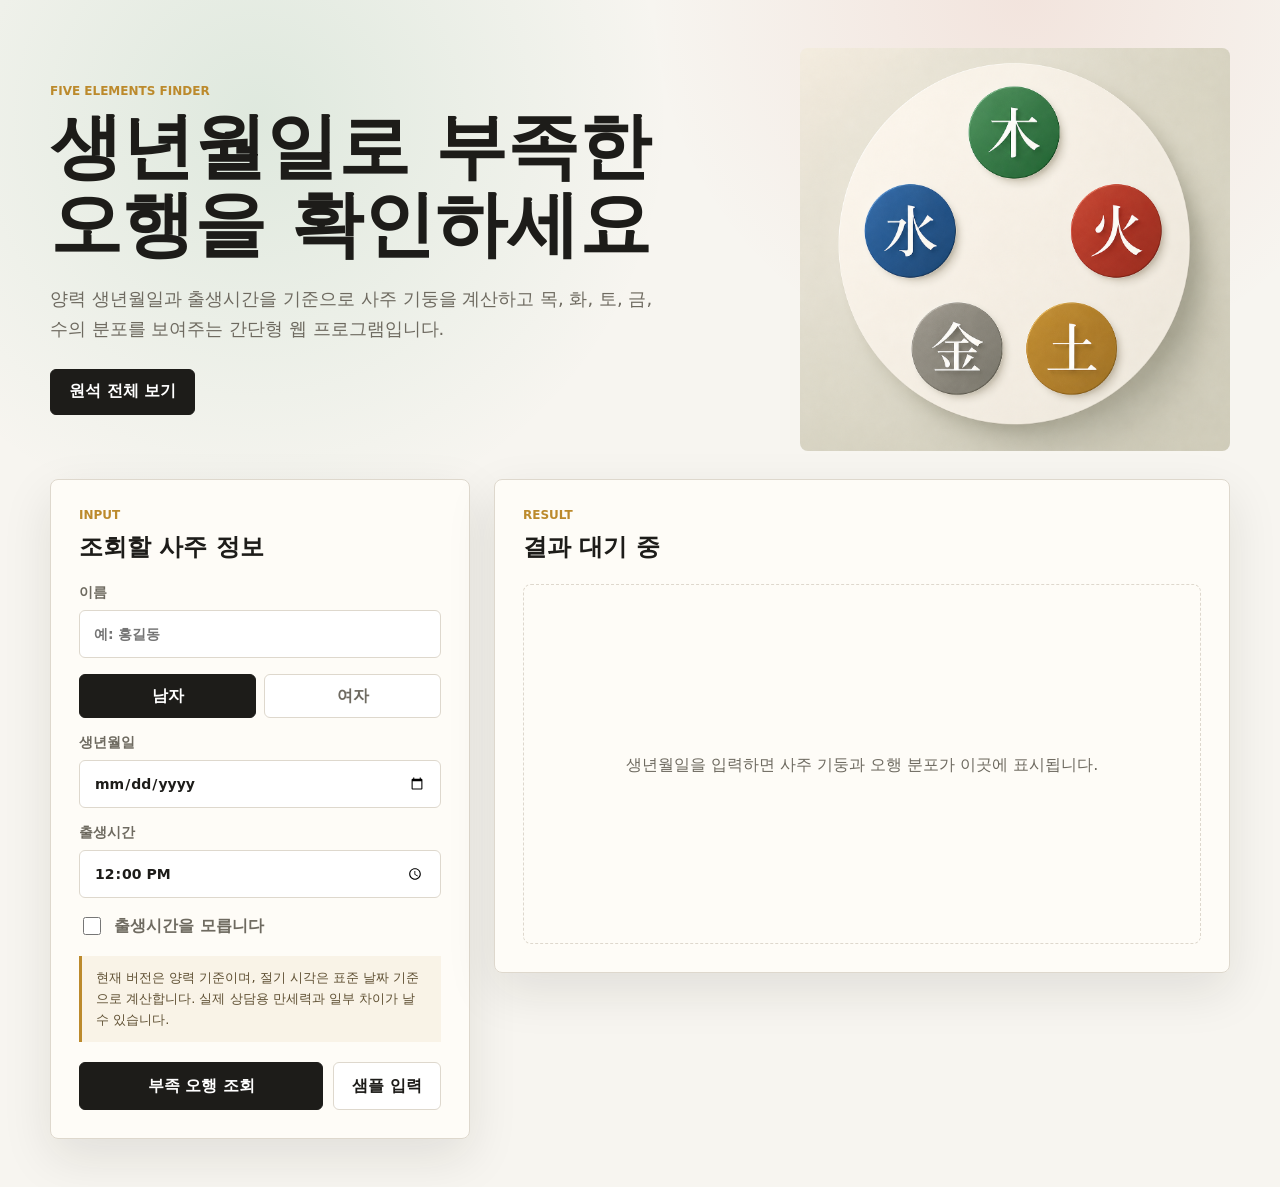
==== saju-five-elements/index.html @ 8532c233 "Refine stone visuals and typography" ====
﻿<!doctype html>
<html lang="ko">
  <head>
    <meta charset="utf-8">
    <meta name="viewport" content="width=device-width, initial-scale=1">
    <title>오행 사주 계산기</title>
    <link rel="stylesheet" href="./styles.css">
  </head>
  <body>
    <main class="app-shell">
      <section class="intro">
        <div class="intro-copy">
          <p class="eyebrow">Five Elements Finder</p>
          <h1>생년월일로 부족한 오행을 확인하세요</h1>
          <p class="lede">
            양력 생년월일과 출생시간을 기준으로 사주 기둥을 계산하고 목, 화, 토, 금, 수의 분포를 보여주는 간단형 웹 프로그램입니다.
          </p>
          <div class="intro-actions">
            <a class="primary-link" href="./stones.html">원석 전체 보기</a>
          </div>
        </div>
        <div class="element-wheel" aria-hidden="true">
          <img class="element-wheel-image" src="./assets/sajumain.png" alt="">
        </div>
      </section>

      <section class="workspace">
        <form class="panel input-panel" id="saju-form">
          <div class="panel-head">
            <p class="eyebrow">Input</p>
            <h2>조회할 사주 정보</h2>
          </div>

          <label class="field">
            <span>이름</span>
            <input id="name" type="text" placeholder="예: 홍길동" autocomplete="name">
          </label>

          <div class="segmented" role="radiogroup" aria-label="성별">
            <label>
              <input type="radio" name="gender" value="male" checked>
              <span>남자</span>
            </label>
            <label>
              <input type="radio" name="gender" value="female">
              <span>여자</span>
            </label>
          </div>

          <label class="field">
            <span>생년월일</span>
            <input id="birth-date" type="date" required>
          </label>

          <label class="field">
            <span>출생시간</span>
            <input id="birth-time" type="time" value="12:00">
          </label>

          <label class="check-field">
            <input id="unknown-time" type="checkbox">
            <span>출생시간을 모릅니다</span>
          </label>

          <div class="notice">
            현재 버전은 양력 기준이며, 절기 시각은 표준 날짜 기준으로 계산합니다. 실제 상담용 만세력과 일부 차이가 날 수 있습니다.
          </div>

          <div class="actions">
            <button class="primary-button" type="submit">부족 오행 조회</button>
            <button class="ghost-button" type="button" id="sample-button">샘플 입력</button>
          </div>
        </form>

        <section class="panel result-panel" aria-live="polite">
          <div class="panel-head">
            <p class="eyebrow">Result</p>
            <h2 id="result-title">결과 대기 중</h2>
          </div>

          <div class="empty-state" id="empty-state">
            생년월일을 입력하면 사주 기둥과 오행 분포가 이곳에 표시됩니다.
          </div>

          <div class="result-content hidden" id="result-content">
            <div class="pillars" id="pillars"></div>

            <div class="summary">
              <h3>오행 분포</h3>
              <div class="bars" id="element-bars"></div>
            </div>

            <div class="recommendation">
              <p class="label">부족 오행</p>
              <h3 id="deficient-title"></h3>
              <p id="deficient-copy"></p>
            </div>

            <section class="stone-section">
              <div class="reading-head">
                <p class="label">천연석 추천</p>
                <h3>부족한 기운을 보완하는 추천석</h3>
              </div>
              <div class="stone-grid" id="stone-cards"></div>
            </section>

            <section class="luck-section">
              <div class="reading-head">
                <p class="label">운세 요약</p>
                <h3>재물운 · 사업운 · 연애운 · 종합운</h3>
              </div>
              <div class="luck-grid" id="luck-cards"></div>
            </section>

            <section class="luck-section current-year-section">
              <div class="reading-head">
                <p class="label">올해 운세</p>
                <h3 id="current-year-title">현재 년도 운세</h3>
              </div>
              <div class="luck-grid" id="current-year-luck-cards"></div>
            </section>

            <article class="detailed-reading">
              <div class="reading-head">
                <p class="label">사주 상세 해설</p>
                <h3>입력한 생년월일 기준 해석</h3>
              </div>
              <div class="reading-body" id="detailed-reading"></div>
            </article>
          </div>
        </section>
      </section>
    </main>

    <script src="./app.js"></script>
  </body>
</html>
---- saju-five-elements/styles.css ----
﻿:root {
  --bg: #f7f5f0;
  --ink: #1d1c19;
  --muted: #6e6a60;
  --line: #ded8cd;
  --panel: #fffdf8;
  --wood: #2f8f5b;
  --fire: #c94f3a;
  --earth: #bc8a2c;
  --metal: #9b9a92;
  --water: #2f5d93;
  --shadow: 0 18px 50px rgba(31, 26, 18, 0.1);
}

* {
  box-sizing: border-box;
}

body {
  margin: 0;
  min-height: 100vh;
  background:
    radial-gradient(circle at 20% 10%, rgba(47, 143, 91, 0.12), transparent 28%),
    radial-gradient(circle at 80% 0%, rgba(201, 79, 58, 0.1), transparent 24%),
    var(--bg);
  color: var(--ink);
  font-family: "SUIT", "Pretendard Variable", Pretendard, "Noto Sans KR", "Apple SD Gothic Neo", "Malgun Gothic", system-ui, -apple-system, BlinkMacSystemFont, sans-serif;
  font-weight: 400;
  -webkit-font-smoothing: antialiased;
  text-rendering: optimizeLegibility;
}

button,
input {
  font: inherit;
}

.app-shell {
  width: min(1180px, calc(100% - 32px));
  margin: 0 auto;
  padding: 48px 0;
}

.intro {
  display: grid;
  grid-template-columns: minmax(0, 1fr) 430px;
  gap: 40px;
  align-items: center;
  margin-bottom: 28px;
}

.eyebrow {
  margin: 0 0 10px;
  color: var(--earth);
  font-size: 12px;
  font-weight: 700;
  letter-spacing: 0;
  text-transform: uppercase;
}

h1,
h2,
h3,
p {
  word-break: keep-all;
}

h1 {
  margin: 0;
  max-width: 720px;
  font-size: clamp(38px, 6vw, 72px);
  font-weight: 700;
  line-height: 1.08;
  letter-spacing: 0;
}

.lede {
  max-width: 640px;
  margin: 20px 0 0;
  color: var(--muted);
  font-size: 18px;
  line-height: 1.7;
}


.intro-actions {
  display: flex;
  flex-wrap: wrap;
  gap: 10px;
  margin-top: 24px;
}

.primary-link,
.ghost-link {
  display: inline-flex;
  align-items: center;
  justify-content: center;
  min-height: 46px;
  border-radius: 6px;
  padding: 0 18px;
  font-weight: 800;
  text-decoration: none;
}

.primary-link {
  border: 1px solid var(--ink);
  background: var(--ink);
  color: #fff;
}

.ghost-link {
  border: 1px solid var(--line);
  background: #fff;
  color: var(--ink);
}

.stones-hero {
  display: flex;
  align-items: flex-end;
  justify-content: space-between;
  gap: 24px;
  margin-bottom: 28px;
}

.stones-gallery {
  display: grid;
  grid-template-columns: repeat(3, minmax(0, 1fr));
  gap: 18px;
}

.gallery-card {
  overflow: hidden;
  border: 1px solid var(--line);
  border-radius: 8px;
  background: #fffdf8;
  box-shadow: var(--shadow);
}

.gallery-card img {
  display: block;
  width: 100%;
  aspect-ratio: 16 / 9;
  object-fit: cover;
  background: #f2ede4;
}

.gallery-card div {
  padding: 20px;
}

.gallery-card span {
  display: inline-grid;
  place-items: center;
  width: 42px;
  aspect-ratio: 1;
  border-radius: 50%;
  color: #fff;
  font-weight: 800;
  margin-bottom: 12px;
}

.gallery-card.wood span {
  background: var(--wood);
}

.gallery-card.fire span {
  background: var(--fire);
}

.gallery-card.earth span {
  background: var(--earth);
}

.gallery-card.metal span {
  background: var(--metal);
}

.gallery-card.water span {
  background: var(--water);
}

.gallery-card h2 {
  margin: 0 0 8px;
  font-size: 21px;
}

.gallery-card p {
  margin: 0;
  color: var(--muted);
  line-height: 1.7;
}
.element-wheel {
  justify-self: end;
  width: min(430px, 100%);
}

.element-wheel-image {
  display: block;
  width: 100%;
  height: auto;
  border-radius: 8px;
}
.workspace {
  display: grid;
  grid-template-columns: 420px minmax(0, 1fr);
  gap: 24px;
  align-items: start;
}

.panel {
  border: 1px solid var(--line);
  border-radius: 8px;
  background: rgba(255, 253, 248, 0.92);
  box-shadow: var(--shadow);
}

.input-panel,
.result-panel {
  padding: 28px;
}

.panel-head {
  margin-bottom: 22px;
}

.panel-head h2 {
  margin: 0;
  font-size: 24px;
  line-height: 1.25;
}

.field {
  display: grid;
  gap: 8px;
  margin-bottom: 16px;
  color: var(--muted);
  font-size: 14px;
  font-weight: 700;
}

.field input {
  width: 100%;
  min-height: 48px;
  border: 1px solid var(--line);
  border-radius: 6px;
  background: #fff;
  color: var(--ink);
  padding: 0 14px;
  outline: none;
}

.field input:focus {
  border-color: var(--earth);
  box-shadow: 0 0 0 3px rgba(188, 138, 44, 0.16);
}

.segmented {
  display: grid;
  grid-template-columns: 1fr 1fr;
  gap: 8px;
  margin-bottom: 16px;
}

.segmented label {
  position: relative;
}

.segmented input {
  position: absolute;
  opacity: 0;
  pointer-events: none;
}

.segmented span {
  display: grid;
  place-items: center;
  min-height: 44px;
  border: 1px solid var(--line);
  border-radius: 6px;
  background: #fff;
  color: var(--muted);
  font-weight: 800;
}

.segmented input:checked + span {
  border-color: var(--ink);
  background: var(--ink);
  color: #fff;
}

.check-field {
  display: flex;
  align-items: center;
  gap: 10px;
  margin: 2px 0 18px;
  color: var(--muted);
  font-weight: 700;
}

.check-field input {
  width: 18px;
  height: 18px;
  accent-color: var(--ink);
}

.notice {
  border-left: 3px solid var(--earth);
  background: rgba(188, 138, 44, 0.08);
  color: #5f5033;
  padding: 12px 14px;
  font-size: 13px;
  line-height: 1.6;
}

.actions {
  display: grid;
  grid-template-columns: 1fr auto;
  gap: 10px;
  margin-top: 20px;
}

.primary-button,
.ghost-button {
  min-height: 48px;
  border-radius: 6px;
  padding: 0 18px;
  font-weight: 800;
  cursor: pointer;
}

.primary-button {
  border: 1px solid var(--ink);
  background: var(--ink);
  color: #fff;
}

.ghost-button {
  border: 1px solid var(--line);
  background: #fff;
  color: var(--ink);
}

.empty-state {
  display: grid;
  place-items: center;
  min-height: 360px;
  border: 1px dashed var(--line);
  border-radius: 8px;
  color: var(--muted);
  text-align: center;
  padding: 24px;
  line-height: 1.7;
}

.hidden {
  display: none;
}

.pillars {
  display: grid;
  grid-template-columns: repeat(4, 1fr);
  gap: 12px;
  margin-bottom: 26px;
}

.pillar-card {
  display: grid;
  grid-template-rows: auto 48px 28px auto;
  align-content: start;
  min-height: 168px;
  border: 1px solid var(--line);
  border-radius: 8px;
  background: #fff;
  padding: 16px;
}

.pillar-card.muted {
  opacity: 0.56;
}

.pillar-label {
  margin: 0 0 14px;
  color: var(--muted);
  font-size: 13px;
  font-weight: 800;
}

.pillar-main {
  display: flex;
  align-items: baseline;
  gap: 8px;
  min-height: 48px;
  margin-bottom: 0;
}

.pillar-main strong {
  font-size: 38px;
  line-height: 1;
}

.pillar-main span {
  color: var(--muted);
  font-size: 13px;
  font-weight: 700;
}


.pillar-meta {
  min-height: 28px;
  color: var(--muted);
  font-size: 14px;
  line-height: 1.45;
}
.element-tags {
  display: flex;
  flex-wrap: wrap;
  align-content: start;
  gap: 6px;
  min-height: 62px;
  margin-top: 10px;
}

.tag,
.deficient-chip {
  display: inline-flex;
  align-items: center;
  min-height: 28px;
  border-radius: 999px;
  color: #fff;
  padding: 0 10px;
  font-size: 12px;
  font-weight: 800;
}

.tag.wood,
.deficient-chip.wood,
.fill.wood {
  background: var(--wood);
}

.tag.fire,
.deficient-chip.fire,
.fill.fire {
  background: var(--fire);
}

.tag.earth,
.deficient-chip.earth,
.fill.earth {
  background: var(--earth);
}

.tag.metal,
.deficient-chip.metal,
.fill.metal {
  background: var(--metal);
}

.tag.water,
.deficient-chip.water,
.fill.water {
  background: var(--water);
}

.summary h3,
.recommendation h3 {
  margin: 0 0 14px;
  font-size: 20px;
}

.bars {
  display: grid;
  gap: 12px;
}

.bar-row {
  display: grid;
  grid-template-columns: 64px minmax(0, 1fr) 42px;
  gap: 12px;
  align-items: center;
}

.bar-name {
  color: var(--muted);
  font-weight: 800;
}

.track {
  height: 14px;
  overflow: hidden;
  border-radius: 999px;
  background: #ebe5db;
}

.fill {
  height: 100%;
  min-width: 4px;
  border-radius: inherit;
  transition: width 0.24s ease;
}

.bar-score {
  color: var(--muted);
  font-weight: 800;
  text-align: right;
}

.recommendation {
  margin-top: 26px;
  border: 1px solid var(--line);
  border-radius: 8px;
  background: #fff;
  padding: 20px;
}

.recommendation .label {
  margin: 0 0 8px;
  color: var(--earth);
  font-size: 13px;
  font-weight: 800;
}

#deficient-copy {
  margin: 0;
  color: var(--muted);
  line-height: 1.7;
}




.stone-section {
  margin-top: 26px;
  border: 1px solid var(--line);
  border-radius: 8px;
  background: #fff;
  padding: 22px;
}

.stone-grid {
  display: grid;
  gap: 14px;
}

.stone-card {
  border: 1px solid var(--line);
  border-radius: 8px;
  background: #fffdf8;
  padding: 18px;
}


.stone-photo {
  display: block;
  width: 100%;
  aspect-ratio: 16 / 9;
  object-fit: cover;
  border: 1px solid var(--line);
  border-radius: 8px;
  margin-bottom: 16px;
  background: #f2ede4;
}

.stone-photo-link {
  position: relative;
  display: block;
  color: inherit;
  text-decoration: none;
}

.stone-photo-link span {
  position: absolute;
  right: 10px;
  bottom: 26px;
  display: inline-flex;
  align-items: center;
  min-height: 28px;
  border-radius: 999px;
  background: rgba(29, 28, 25, 0.78);
  color: #fff;
  padding: 0 10px;
  font-size: 12px;
  font-weight: 800;
}

.stone-photo-link:focus-visible {
  outline: 3px solid rgba(188, 138, 44, 0.35);
  outline-offset: 3px;
  border-radius: 8px;
}
.stone-card-head {
  display: grid;
  grid-template-columns: 56px minmax(0, 1fr);
  gap: 14px;
  align-items: center;
  margin-bottom: 16px;
}

.stone-symbol {
  display: grid;
  place-items: center;
  width: 56px;
  aspect-ratio: 1;
  border-radius: 50%;
  color: #fff;
  font-size: 24px;
  font-weight: 800;
}

.stone-card.wood .stone-symbol {
  background: var(--wood);
}

.stone-card.fire .stone-symbol {
  background: var(--fire);
}

.stone-card.earth .stone-symbol {
  background: var(--earth);
}

.stone-card.metal .stone-symbol {
  background: var(--metal);
}

.stone-card.water .stone-symbol {
  background: var(--water);
}

.stone-card h4 {
  margin: 0 0 6px;
  font-size: 18px;
  line-height: 1.3;
}

.stone-card-head p,
.stone-item p {
  margin: 0;
  color: #625c52;
  font-size: 14px;
  line-height: 1.65;
}

.stone-list {
  display: grid;
  grid-template-columns: repeat(3, minmax(0, 1fr));
  gap: 10px;
  list-style: none;
  margin: 0;
  padding: 0;
}

.stone-item {
  display: grid;
  grid-template-columns: 48px minmax(0, 1fr);
  gap: 12px;
  align-items: start;
  min-height: 128px;
  border: 1px solid var(--line);
  border-radius: 8px;
  background: #fff;
  padding: 12px;
}

.stone-thumb {
  display: block;
  width: 48px;
  aspect-ratio: 1;
  object-fit: cover;
  border: 1px solid rgba(29, 28, 25, 0.14);
  border-radius: 50%;
  background: #f2ede4;
  box-shadow: 0 5px 14px rgba(29, 28, 25, 0.14);
}

.stone-item strong {
  display: block;
  margin-bottom: 5px;
  color: var(--ink);
  font-size: 14px;
  line-height: 1.35;
}

.stone-tip {
  margin-top: 12px;
  border-left: 3px solid var(--earth);
  background: rgba(188, 138, 44, 0.08);
  color: #5f5033;
  padding: 10px 12px;
  font-size: 13px;
  line-height: 1.65;
}

.luck-section {
  margin-top: 26px;
  border: 1px solid var(--line);
  border-radius: 8px;
  background: #fff;
  padding: 22px;
}

.luck-grid {
  display: grid;
  grid-template-columns: repeat(2, minmax(0, 1fr));
  gap: 12px;
}

.luck-card {
  min-height: 190px;
  border: 1px solid var(--line);
  border-radius: 8px;
  background: #fffdf8;
  padding: 18px;
}

.luck-card-head {
  display: flex;
  align-items: center;
  justify-content: space-between;
  gap: 12px;
  margin-bottom: 12px;
}

.luck-card h4 {
  margin: 0;
  font-size: 18px;
  line-height: 1.3;
}

.luck-badge {
  display: inline-flex;
  align-items: center;
  min-height: 28px;
  border-radius: 999px;
  background: var(--ink);
  color: #fff;
  padding: 0 10px;
  font-size: 12px;
  font-weight: 800;
  white-space: nowrap;
}

.luck-card p {
  margin: 0;
  color: #5c564d;
  font-size: 14px;
  line-height: 1.75;
}

.luck-card strong {
  color: var(--ink);
  font-weight: 800;
}

.detailed-reading {
  margin-top: 26px;
  border: 1px solid var(--line);
  border-radius: 8px;
  background: #fff;
  padding: 22px;
}

.reading-head {
  margin-bottom: 16px;
}

.reading-head h3 {
  margin: 0;
  font-size: 20px;
}

.reading-body {
  display: grid;
  gap: 14px;
}

.reading-body p {
  margin: 0;
  color: #4f4a42;
  font-size: 15px;
  line-height: 1.85;
}

.reading-body strong {
  color: var(--ink);
  font-weight: 800;
}

@media (max-width: 900px) {
  .app-shell {
    width: min(100% - 24px, 680px);
    padding: 28px 0;
  }

  .intro,
  .workspace {
    grid-template-columns: 1fr;
  }

  .stones-hero {
    align-items: flex-start;
    flex-direction: column;
  }

  .element-wheel {
    justify-self: center;
  }

  .stones-gallery,
  .stone-list,
  .luck-grid,
  .pillars {
    grid-template-columns: repeat(2, 1fr);
  }
}

@media (max-width: 520px) {
  .input-panel,
  .result-panel {
    padding: 20px;
  }

  .actions {
    grid-template-columns: 1fr;
  }

  .stones-gallery,
  .stone-list,
  .luck-grid,
  .pillars {
    grid-template-columns: 1fr;
  }

  .bar-row {
    grid-template-columns: 52px minmax(0, 1fr) 34px;
  }
}
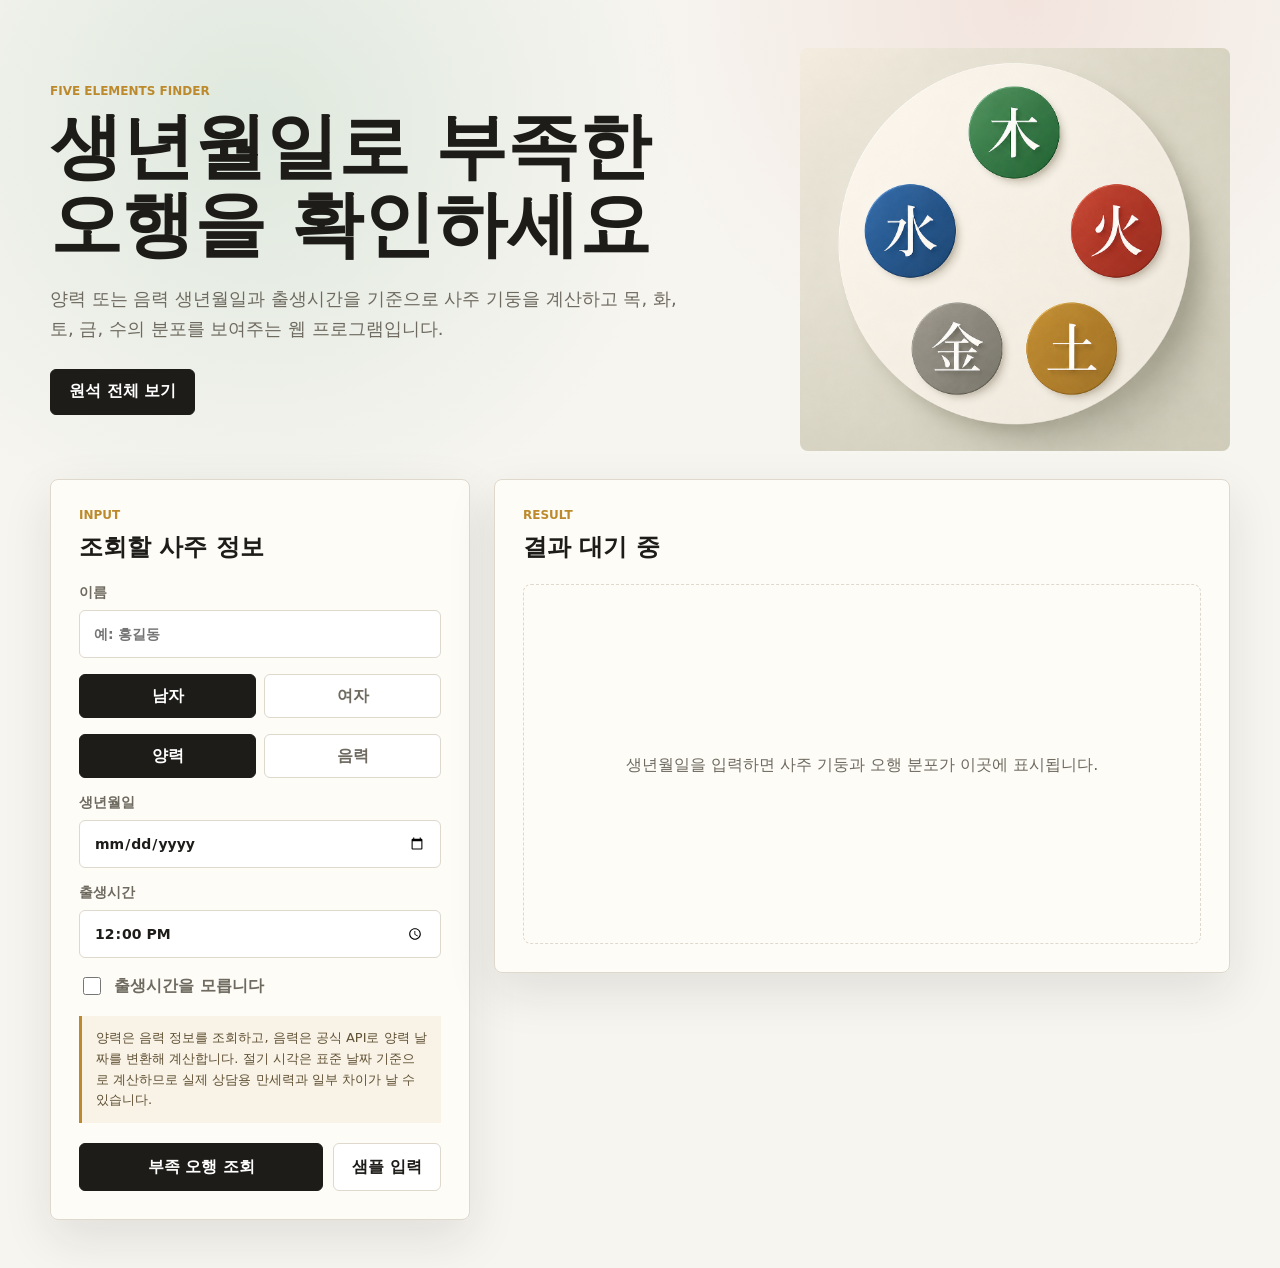
==== commit 2737ef5f: "Add solar and lunar date input" ====
--- a/saju-five-elements/index.html
+++ b/saju-five-elements/index.html
@@ -13,7 +13,7 @@
           <p class="eyebrow">Five Elements Finder</p>
           <h1>생년월일로 부족한 오행을 확인하세요</h1>
           <p class="lede">
-            양력 생년월일과 출생시간을 기준으로 사주 기둥을 계산하고 목, 화, 토, 금, 수의 분포를 보여주는 간단형 웹 프로그램입니다.
+            양력 또는 음력 생년월일과 출생시간을 기준으로 사주 기둥을 계산하고 목, 화, 토, 금, 수의 분포를 보여주는 웹 프로그램입니다.
           </p>
           <div class="intro-actions">
             <a class="primary-link" href="./stones.html">원석 전체 보기</a>
@@ -47,9 +47,25 @@
             </label>
           </div>
 
+          <div class="segmented" role="radiogroup" aria-label="달력 선택">
+            <label>
+              <input type="radio" name="calendar-type" value="solar" checked>
+              <span>양력</span>
+            </label>
+            <label>
+              <input type="radio" name="calendar-type" value="lunar">
+              <span>음력</span>
+            </label>
+          </div>
+
           <label class="field">
             <span>생년월일</span>
             <input id="birth-date" type="date" required>
+          </label>
+
+          <label class="check-field hidden" id="lunar-leap-row">
+            <input id="lunar-leap" type="checkbox">
+            <span>음력 윤달입니다</span>
           </label>
 
           <label class="field">
@@ -63,7 +79,7 @@
           </label>
 
           <div class="notice">
-            현재 버전은 양력 기준이며, 절기 시각은 표준 날짜 기준으로 계산합니다. 실제 상담용 만세력과 일부 차이가 날 수 있습니다.
+            양력은 음력 정보를 조회하고, 음력은 공식 API로 양력 날짜를 변환해 계산합니다. 절기 시각은 표준 날짜 기준으로 계산하므로 실제 상담용 만세력과 일부 차이가 날 수 있습니다.
           </div>
 
           <div class="actions">
@@ -85,6 +101,14 @@
           <div class="result-content hidden" id="result-content">
             <div class="pillars" id="pillars"></div>
 
+            <section class="calendar-section" id="calendar-section">
+              <div class="reading-head">
+                <p class="label">공식 음양력 정보</p>
+                <h3>한국천문연구원 기준 날짜 보정</h3>
+              </div>
+              <div class="calendar-grid" id="calendar-grid"></div>
+              <p class="calendar-note" id="calendar-note"></p>
+            </section>
             <div class="summary">
               <h3>오행 분포</h3>
               <div class="bars" id="element-bars"></div>
@@ -120,6 +144,13 @@
               <div class="luck-grid" id="current-year-luck-cards"></div>
             </section>
 
+            <section class="advanced-report">
+              <div class="reading-head">
+                <p class="label">상세 만세력 리포트</p>
+                <h3>십성 · 12운성 · 대운 · 세운 · 월운</h3>
+              </div>
+              <div id="advanced-report"></div>
+            </section>
             <article class="detailed-reading">
               <div class="reading-head">
                 <p class="label">사주 상세 해설</p>
--- a/saju-five-elements/styles.css
+++ b/saju-five-elements/styles.css
@@ -136,15 +136,36 @@
   box-shadow: var(--shadow);
 }
 
-.gallery-card img {
+.gallery-media {
+  display: grid;
+  grid-template-columns: repeat(2, minmax(0, 1fr));
+  gap: 10px;
+  padding: 12px;
+  background: #f2ede4;
+}
+
+
+.stone-buy-link {
+  display: block;
+  color: inherit;
+  text-decoration: none;
+}
+
+.stone-buy-link:focus-visible {
+  outline: 3px solid rgba(188, 138, 44, 0.35);
+  outline-offset: 4px;
+  border-radius: 10px;
+}
+.gallery-media img {
   display: block;
   width: 100%;
-  aspect-ratio: 16 / 9;
+  aspect-ratio: 1;
   object-fit: cover;
-  background: #f2ede4;
-}
-
-.gallery-card div {
+  border-radius: 8px;
+  background: #fffdf8;
+}
+
+.gallery-card > div:not(.gallery-media) {
   padding: 20px;
 }
 
@@ -505,6 +526,50 @@
   text-align: right;
 }
 
+
+.calendar-section {
+  margin-top: 26px;
+  border: 1px solid var(--line);
+  border-radius: 8px;
+  background: #fff;
+  padding: 22px;
+}
+
+.calendar-grid {
+  display: grid;
+  grid-template-columns: repeat(4, minmax(0, 1fr));
+  gap: 10px;
+}
+
+.calendar-item {
+  min-height: 88px;
+  border: 1px solid var(--line);
+  border-radius: 8px;
+  background: #fffdf8;
+  padding: 14px;
+}
+
+.calendar-item span {
+  display: block;
+  margin-bottom: 8px;
+  color: var(--muted);
+  font-size: 12px;
+  font-weight: 800;
+}
+
+.calendar-item strong {
+  color: var(--ink);
+  font-size: 17px;
+  line-height: 1.35;
+}
+
+.calendar-note {
+  margin: 12px 0 0;
+  color: var(--muted);
+  font-size: 13px;
+  line-height: 1.65;
+}
+
 .recommendation {
   margin-top: 26px;
   border: 1px solid var(--line);
@@ -561,33 +626,6 @@
   background: #f2ede4;
 }
 
-.stone-photo-link {
-  position: relative;
-  display: block;
-  color: inherit;
-  text-decoration: none;
-}
-
-.stone-photo-link span {
-  position: absolute;
-  right: 10px;
-  bottom: 26px;
-  display: inline-flex;
-  align-items: center;
-  min-height: 28px;
-  border-radius: 999px;
-  background: rgba(29, 28, 25, 0.78);
-  color: #fff;
-  padding: 0 10px;
-  font-size: 12px;
-  font-weight: 800;
-}
-
-.stone-photo-link:focus-visible {
-  outline: 3px solid rgba(188, 138, 44, 0.35);
-  outline-offset: 3px;
-  border-radius: 8px;
-}
 .stone-card-head {
   display: grid;
   grid-template-columns: 56px minmax(0, 1fr);
@@ -652,32 +690,51 @@
 
 .stone-item {
   display: grid;
-  grid-template-columns: 48px minmax(0, 1fr);
-  gap: 12px;
+  grid-template-columns: 1fr;
+  gap: 14px;
+  align-content: start;
+  min-height: 214px;
+  border: 1px solid var(--line);
+  border-radius: 8px;
+  background: #fff;
+  padding: 14px;
+}
+
+.stone-media-pair {
+  display: grid;
+  grid-template-columns: repeat(2, 64px);
+  gap: 10px;
   align-items: start;
-  min-height: 128px;
-  border: 1px solid var(--line);
-  border-radius: 8px;
-  background: #fff;
-  padding: 12px;
-}
-
-.stone-thumb {
+}
+
+.stone-thumb,
+.bracelet-thumb {
   display: block;
-  width: 48px;
+  width: 64px;
   aspect-ratio: 1;
   object-fit: cover;
   border: 1px solid rgba(29, 28, 25, 0.14);
+  background: #f2ede4;
+  box-shadow: 0 7px 16px rgba(29, 28, 25, 0.13);
+}
+
+.stone-thumb {
   border-radius: 50%;
-  background: #f2ede4;
-  box-shadow: 0 5px 14px rgba(29, 28, 25, 0.14);
+}
+
+.bracelet-thumb {
+  border-radius: 8px;
+}
+
+.stone-copy {
+  display: grid;
+  gap: 7px;
 }
 
 .stone-item strong {
   display: block;
-  margin-bottom: 5px;
   color: var(--ink);
-  font-size: 14px;
+  font-size: 15px;
   line-height: 1.35;
 }
 
@@ -786,6 +843,115 @@
   font-weight: 800;
 }
 
+.advanced-report {
+  margin-top: 26px;
+  border: 1px solid var(--line);
+  border-radius: 8px;
+  background: #fff;
+  padding: 22px;
+}
+
+.report-note {
+  margin-bottom: 16px;
+  border-left: 3px solid var(--wood);
+  background: #f7fbf4;
+  color: #4f5a45;
+  padding: 12px 14px;
+  font-size: 14px;
+  line-height: 1.7;
+}
+
+.report-table-block {
+  margin-top: 18px;
+}
+
+.report-table-block h4 {
+  margin: 0 0 10px;
+  color: var(--ink);
+  font-size: 17px;
+  line-height: 1.35;
+}
+
+.report-table-wrap {
+  overflow-x: auto;
+  border: 1px solid var(--line);
+  border-radius: 8px;
+  background: #fffdf8;
+}
+
+.report-table {
+  width: 100%;
+  min-width: 680px;
+  border-collapse: collapse;
+  font-size: 13px;
+  line-height: 1.55;
+}
+
+.report-table th,
+.report-table td {
+  border-bottom: 1px solid var(--line);
+  border-right: 1px solid var(--line);
+  padding: 10px 12px;
+  text-align: center;
+  vertical-align: middle;
+  white-space: nowrap;
+}
+
+.report-table th {
+  background: #f3eee4;
+  color: var(--ink);
+  font-weight: 800;
+}
+
+.report-table td:first-child,
+.report-table th:first-child {
+  font-weight: 800;
+}
+
+.report-table tr:last-child td {
+  border-bottom: 0;
+}
+
+.report-table td:last-child,
+.report-table th:last-child {
+  border-right: 0;
+}
+
+.report-stone-grid {
+  display: grid;
+  grid-template-columns: repeat(3, minmax(0, 1fr));
+  gap: 12px;
+}
+
+.report-stone-card {
+  display: grid;
+  gap: 8px;
+  border: 1px solid var(--line);
+  border-radius: 8px;
+  background: #fffdf8;
+  padding: 12px;
+  color: var(--ink);
+  text-decoration: none;
+}
+
+.report-stone-card img {
+  width: 100%;
+  aspect-ratio: 4 / 3;
+  border-radius: 6px;
+  object-fit: cover;
+  background: #f1eee7;
+}
+
+.report-stone-card strong {
+  font-size: 15px;
+  line-height: 1.3;
+}
+
+.report-stone-card span {
+  color: var(--muted);
+  font-size: 12px;
+  font-weight: 800;
+}
 @media (max-width: 900px) {
   .app-shell {
     width: min(100% - 24px, 680px);
@@ -808,7 +974,9 @@
 
   .stones-gallery,
   .stone-list,
+  .report-stone-grid,
   .luck-grid,
+  .calendar-grid,
   .pillars {
     grid-template-columns: repeat(2, 1fr);
   }
@@ -826,7 +994,9 @@
 
   .stones-gallery,
   .stone-list,
+  .report-stone-grid,
   .luck-grid,
+  .calendar-grid,
   .pillars {
     grid-template-columns: 1fr;
   }
@@ -834,4 +1004,4 @@
   .bar-row {
     grid-template-columns: 52px minmax(0, 1fr) 34px;
   }
-}+}
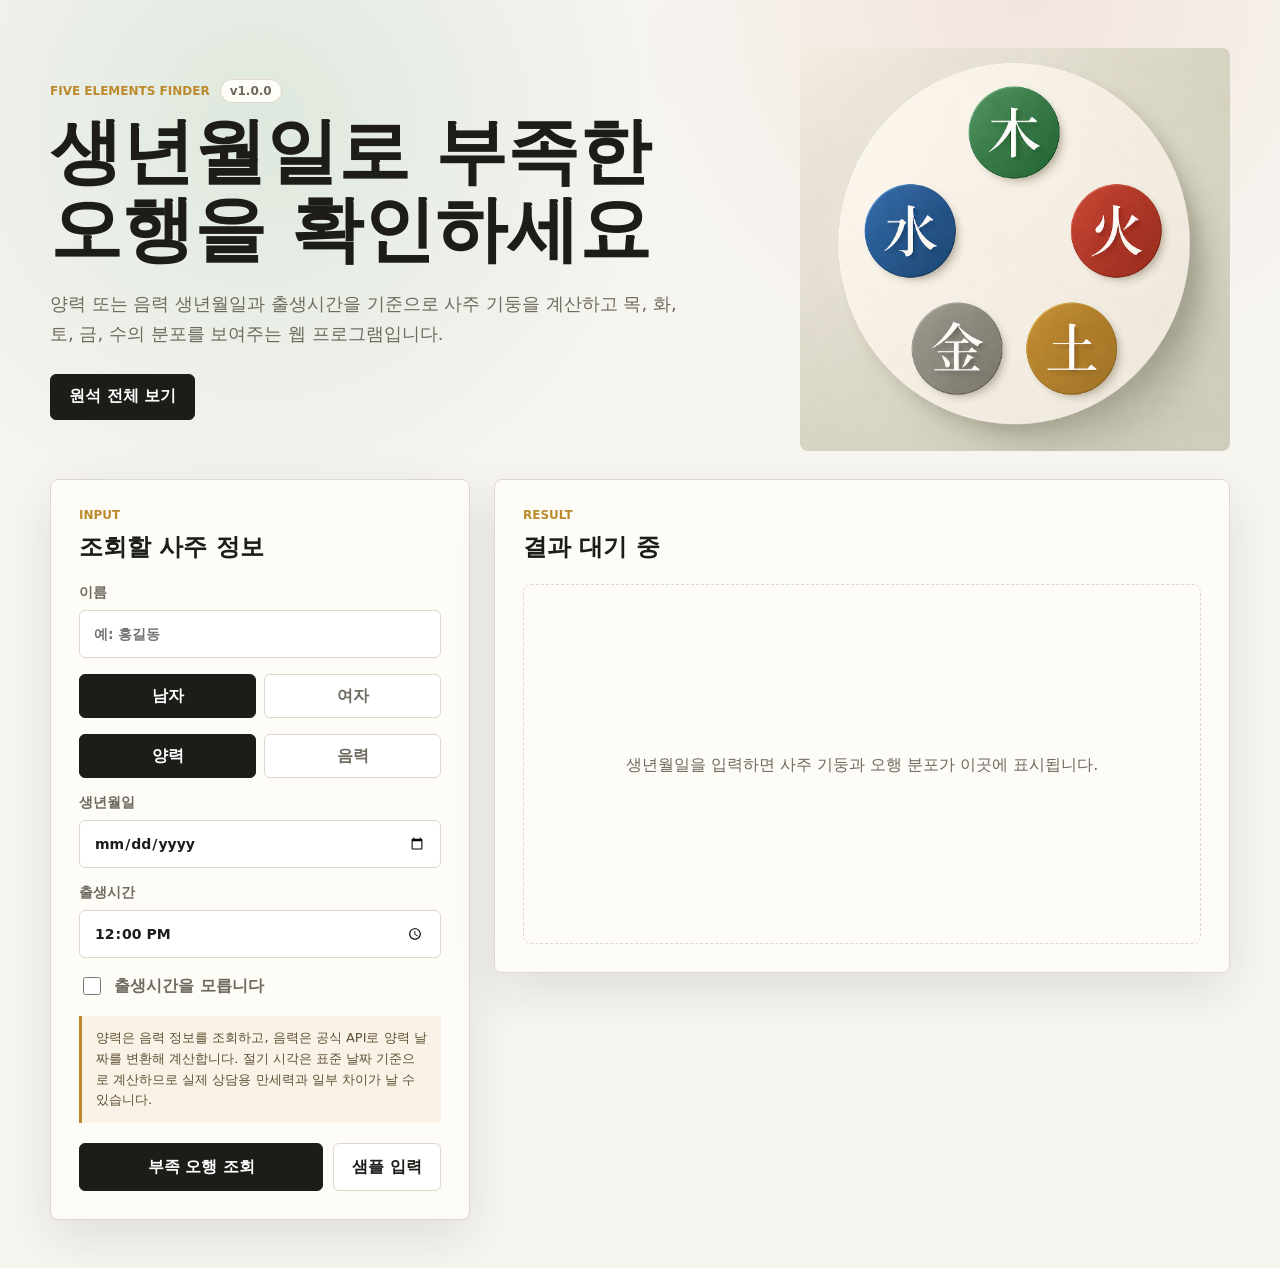
==== commit 171095ea: "Release 1.0.0 and add solar term correction" ====
--- a/saju-five-elements/index.html
+++ b/saju-five-elements/index.html
@@ -10,7 +10,10 @@
     <main class="app-shell">
       <section class="intro">
         <div class="intro-copy">
-          <p class="eyebrow">Five Elements Finder</p>
+          <div class="intro-meta">
+            <p class="eyebrow">Five Elements Finder</p>
+            <span class="app-version">v1.0.0</span>
+          </div>
           <h1>생년월일로 부족한 오행을 확인하세요</h1>
           <p class="lede">
             양력 또는 음력 생년월일과 출생시간을 기준으로 사주 기둥을 계산하고 목, 화, 토, 금, 수의 분포를 보여주는 웹 프로그램입니다.
@@ -119,23 +122,6 @@
               <h3 id="deficient-title"></h3>
               <p id="deficient-copy"></p>
             </div>
-
-            <section class="stone-section">
-              <div class="reading-head">
-                <p class="label">천연석 추천</p>
-                <h3>부족한 기운을 보완하는 추천석</h3>
-              </div>
-              <div class="stone-grid" id="stone-cards"></div>
-            </section>
-
-            <section class="luck-section">
-              <div class="reading-head">
-                <p class="label">운세 요약</p>
-                <h3>재물운 · 사업운 · 연애운 · 종합운</h3>
-              </div>
-              <div class="luck-grid" id="luck-cards"></div>
-            </section>
-
             <section class="luck-section current-year-section">
               <div class="reading-head">
                 <p class="label">올해 운세</p>
@@ -158,6 +144,16 @@
               </div>
               <div class="reading-body" id="detailed-reading"></div>
             </article>
+
+
+            <section class="stone-section">
+              <div class="reading-head">
+                <p class="label">천연석 추천</p>
+                <h3>부족한 기운을 보완하는 추천석</h3>
+              </div>
+              <div class="stone-grid" id="stone-cards"></div>
+            </section>
+
           </div>
         </section>
       </section>
--- a/saju-five-elements/styles.css
+++ b/saju-five-elements/styles.css
@@ -49,6 +49,30 @@
   margin-bottom: 28px;
 }
 
+.intro-meta {
+  display: flex;
+  align-items: center;
+  gap: 10px;
+  margin-bottom: 10px;
+}
+
+.intro-meta .eyebrow {
+  margin-bottom: 0;
+}
+
+.app-version {
+  display: inline-flex;
+  align-items: center;
+  min-height: 24px;
+  border: 1px solid var(--line);
+  border-radius: 999px;
+  background: #fffdf8;
+  color: var(--muted);
+  padding: 0 9px;
+  font-size: 12px;
+  font-weight: 800;
+  line-height: 1;
+}
 .eyebrow {
   margin: 0 0 10px;
   color: var(--earth);
@@ -743,7 +767,7 @@
   border-left: 3px solid var(--earth);
   background: rgba(188, 138, 44, 0.08);
   color: #5f5033;
-  padding: 10px 12px;
+  padding: 8px 10px;
   font-size: 13px;
   line-height: 1.65;
 }
@@ -861,15 +885,120 @@
   line-height: 1.7;
 }
 
+
+.solar-correction-card {
+  display: grid;
+  grid-template-columns: minmax(120px, 0.75fr) minmax(0, 2.25fr);
+  gap: 14px;
+  margin: 0 0 18px;
+  border: 1px solid #d9e2d1;
+  border-radius: 8px;
+  background: #fbfdf8;
+  padding: 14px;
+}
+
+.solar-correction-card > div:first-child {
+  display: grid;
+  align-content: center;
+  gap: 6px;
+  border-right: 1px solid #dfe7d6;
+  padding-right: 14px;
+}
+
+.solar-correction-card span,
+.solar-correction-card dt {
+  color: var(--muted);
+  font-size: 12px;
+  font-weight: 800;
+}
+
+.solar-correction-card strong {
+  color: var(--wood);
+  font-size: 20px;
+  line-height: 1.25;
+}
+
+.solar-correction-card dl {
+  display: grid;
+  gap: 8px;
+  margin: 0;
+}
+
+.solar-correction-card dl div {
+  display: grid;
+  grid-template-columns: 82px minmax(0, 1fr);
+  gap: 10px;
+  align-items: start;
+}
+
+.solar-correction-card dd {
+  margin: 0;
+  color: #4f5a45;
+  font-size: 13px;
+  line-height: 1.55;
+  word-break: keep-all;
+}
+.report-overview {
+  display: grid;
+  grid-template-columns: repeat(3, minmax(0, 1fr));
+  gap: 10px;
+  margin-bottom: 18px;
+}
+
+.report-overview-card {
+  display: grid;
+  align-content: start;
+  min-height: 104px;
+  border: 1px solid var(--line);
+  border-radius: 8px;
+  background: #fffdf8;
+  padding: 14px;
+}
+
+.report-overview-card span {
+  color: var(--muted);
+  font-size: 12px;
+  font-weight: 800;
+}
+
+.report-overview-card strong {
+  margin-top: 6px;
+  color: var(--ink);
+  font-size: 20px;
+  line-height: 1.25;
+  word-break: keep-all;
+}
+
+.report-overview-card em {
+  margin-top: 8px;
+  color: #6b6358;
+  font-size: 12px;
+  font-style: normal;
+  line-height: 1.5;
+}
+
 .report-table-block {
-  margin-top: 18px;
+  margin-top: 16px;
 }
 
 .report-table-block h4 {
-  margin: 0 0 10px;
+  display: flex;
+  align-items: center;
+  justify-content: space-between;
+  gap: 12px;
+  margin: 0 0 8px;
   color: var(--ink);
-  font-size: 17px;
+  font-size: 16px;
   line-height: 1.35;
+}
+
+.report-table-block h4 small {
+  border: 1px solid var(--line);
+  border-radius: 999px;
+  color: var(--muted);
+  padding: 3px 8px;
+  font-size: 11px;
+  font-weight: 800;
 }
 
 .report-table-wrap {
@@ -881,23 +1010,27 @@
 
 .report-table {
   width: 100%;
-  min-width: 680px;
-  border-collapse: collapse;
-  font-size: 13px;
-  line-height: 1.55;
+  min-width: 640px;
+  border-collapse: separate;
+  border-spacing: 0;
+  font-size: 12px;
+  line-height: 1.45;
 }
 
 .report-table th,
 .report-table td {
   border-bottom: 1px solid var(--line);
   border-right: 1px solid var(--line);
-  padding: 10px 12px;
+  padding: 8px 10px;
   text-align: center;
   vertical-align: middle;
   white-space: nowrap;
 }
 
 .report-table th {
+  position: sticky;
+  top: 0;
+  z-index: 1;
   background: #f3eee4;
   color: var(--ink);
   font-weight: 800;
@@ -905,7 +1038,20 @@
 
 .report-table td:first-child,
 .report-table th:first-child {
-  font-weight: 800;
+  position: sticky;
+  left: 0;
+  z-index: 2;
+  background: #fff8ec;
+  font-weight: 800;
+}
+
+.report-table th:first-child {
+  background: #f3eee4;
+  z-index: 3;
+}
+
+.report-table tbody tr:nth-child(even) td:not(:first-child) {
+  background: #fffaf1;
 }
 
 .report-table tr:last-child td {
@@ -915,42 +1061,6 @@
 .report-table td:last-child,
 .report-table th:last-child {
   border-right: 0;
-}
-
-.report-stone-grid {
-  display: grid;
-  grid-template-columns: repeat(3, minmax(0, 1fr));
-  gap: 12px;
-}
-
-.report-stone-card {
-  display: grid;
-  gap: 8px;
-  border: 1px solid var(--line);
-  border-radius: 8px;
-  background: #fffdf8;
-  padding: 12px;
-  color: var(--ink);
-  text-decoration: none;
-}
-
-.report-stone-card img {
-  width: 100%;
-  aspect-ratio: 4 / 3;
-  border-radius: 6px;
-  object-fit: cover;
-  background: #f1eee7;
-}
-
-.report-stone-card strong {
-  font-size: 15px;
-  line-height: 1.3;
-}
-
-.report-stone-card span {
-  color: var(--muted);
-  font-size: 12px;
-  font-weight: 800;
 }
 @media (max-width: 900px) {
   .app-shell {
@@ -972,9 +1082,23 @@
     justify-self: center;
   }
 
+
+  .solar-correction-card {
+    grid-template-columns: 1fr;
+  }
+
+  .solar-correction-card > div:first-child {
+    border-right: 0;
+    border-bottom: 1px solid #dfe7d6;
+    padding: 0 0 12px;
+  }
+
+  .solar-correction-card dl div {
+    grid-template-columns: 72px minmax(0, 1fr);
+  }
   .stones-gallery,
   .stone-list,
-  .report-stone-grid,
+  .report-overview,
   .luck-grid,
   .calendar-grid,
   .pillars {
@@ -992,9 +1116,10 @@
     grid-template-columns: 1fr;
   }
 
+
   .stones-gallery,
   .stone-list,
-  .report-stone-grid,
+  .report-overview,
   .luck-grid,
   .calendar-grid,
   .pillars {
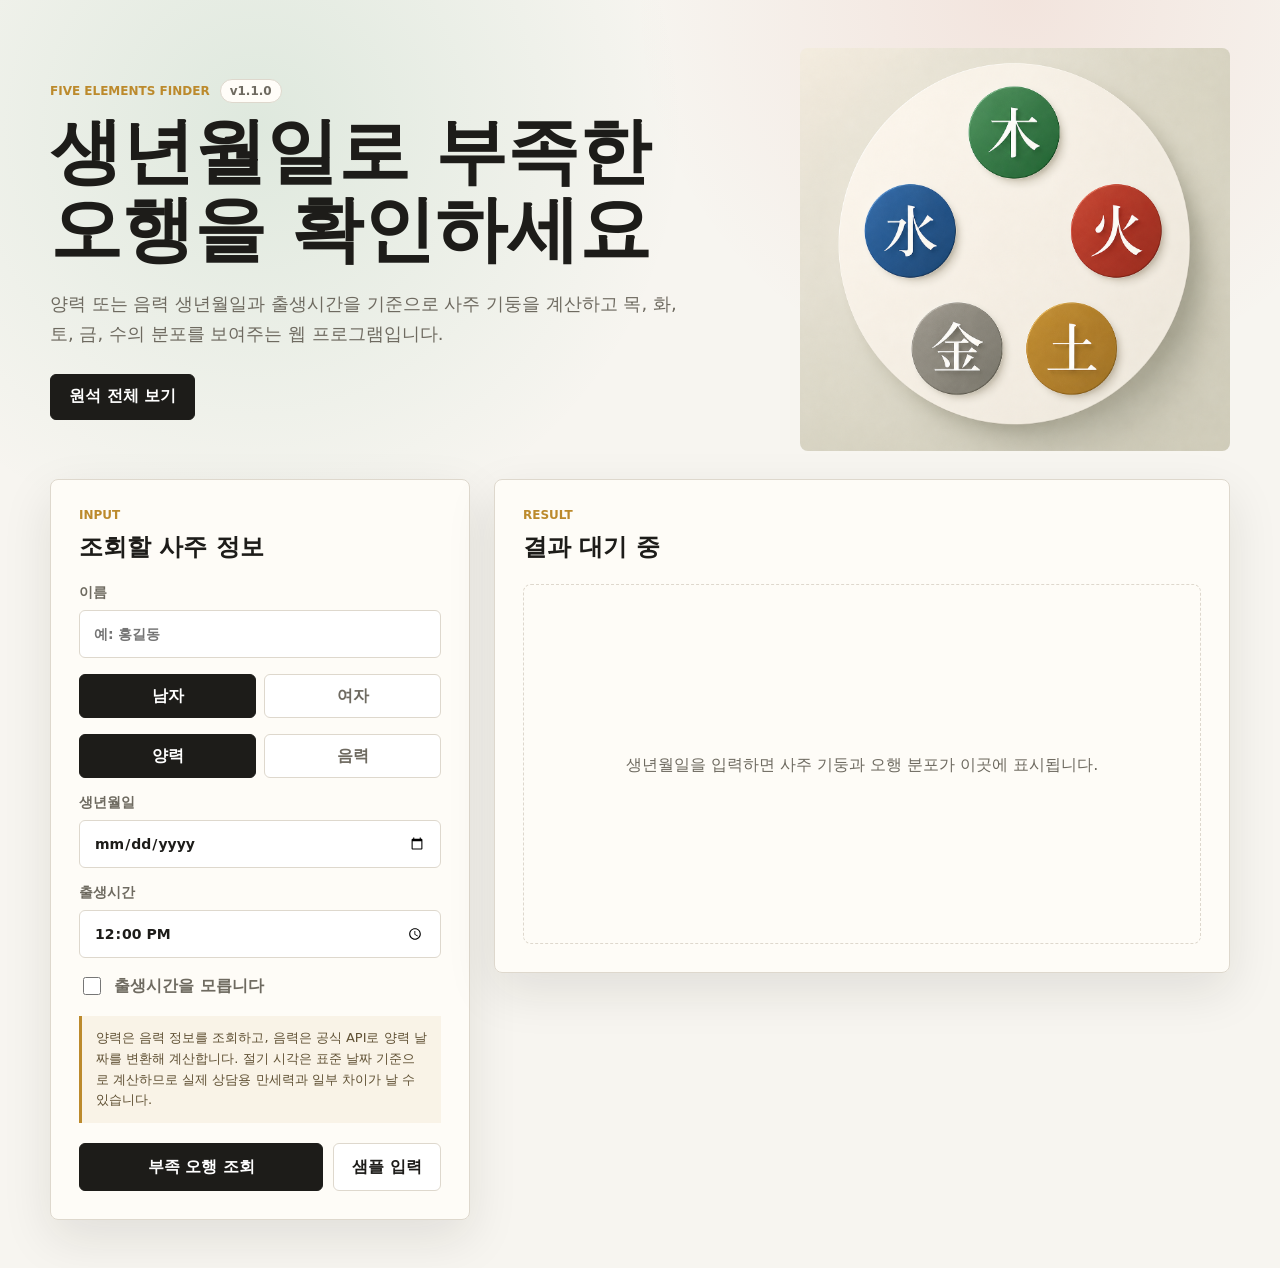
==== commit e741d282: "Add symbolic star analysis" ====
--- a/saju-five-elements/index.html
+++ b/saju-five-elements/index.html
@@ -12,7 +12,7 @@
         <div class="intro-copy">
           <div class="intro-meta">
             <p class="eyebrow">Five Elements Finder</p>
-            <span class="app-version">v1.0.0</span>
+            <span class="app-version">v1.1.0</span>
           </div>
           <h1>생년월일로 부족한 오행을 확인하세요</h1>
           <p class="lede">
--- a/saju-five-elements/styles.css
+++ b/saju-five-elements/styles.css
@@ -106,7 +106,6 @@
   line-height: 1.7;
 }
 
-
 .intro-actions {
   display: flex;
   flex-wrap: wrap;
@@ -167,7 +166,6 @@
   padding: 12px;
   background: #f2ede4;
 }
-
 
 .stone-buy-link {
   display: block;
@@ -449,7 +447,6 @@
   font-weight: 700;
 }
 
-
 .pillar-meta {
   min-height: 28px;
   color: var(--muted);
@@ -550,7 +547,6 @@
   text-align: right;
 }
 
-
 .calendar-section {
   margin-top: 26px;
   border: 1px solid var(--line);
@@ -615,9 +611,6 @@
   line-height: 1.7;
 }
 
-
-
-
 .stone-section {
   margin-top: 26px;
   border: 1px solid var(--line);
@@ -637,7 +630,6 @@
   background: #fffdf8;
   padding: 18px;
 }
-
 
 .stone-photo {
   display: block;
@@ -885,7 +877,6 @@
   line-height: 1.7;
 }
 
-
 .solar-correction-card {
   display: grid;
   grid-template-columns: minmax(120px, 0.75fr) minmax(0, 2.25fr);
@@ -937,6 +928,131 @@
   font-size: 13px;
   line-height: 1.55;
   word-break: keep-all;
+}
+
+.structure-grid,
+.symbolic-star-grid {
+  display: grid;
+  grid-template-columns: repeat(2, minmax(0, 1fr));
+  gap: 12px;
+  margin-bottom: 18px;
+}
+
+.symbolic-star-grid.single {
+  grid-template-columns: 1fr;
+}
+
+.structure-card,
+.symbolic-star-card {
+  border: 1px solid var(--line);
+  border-radius: 8px;
+  background: #fffdf8;
+  padding: 14px;
+}
+
+.structure-card-head {
+  display: grid;
+  grid-template-columns: auto 1fr auto;
+  gap: 8px;
+  align-items: center;
+  margin-bottom: 12px;
+}
+
+.structure-card-head span,
+.symbolic-star-card span {
+  color: var(--muted);
+  font-size: 12px;
+  font-weight: 800;
+}
+
+.structure-card-head strong,
+.symbolic-star-card strong {
+  color: var(--ink);
+  font-size: 18px;
+  line-height: 1.25;
+}
+
+.structure-card-head em {
+  border-radius: 999px;
+  background: #edf4e9;
+  color: var(--wood);
+  padding: 4px 8px;
+  font-size: 12px;
+  font-style: normal;
+  font-weight: 800;
+}
+
+.hidden-chip-row {
+  display: flex;
+  flex-wrap: wrap;
+  gap: 7px;
+}
+
+.hidden-chip {
+  display: inline-flex;
+  align-items: center;
+  gap: 5px;
+  border: 1px solid #e4d7c2;
+  border-radius: 999px;
+  background: #fff8ec;
+  color: #5c5144;
+  padding: 5px 8px;
+  font-size: 12px;
+  font-weight: 700;
+  line-height: 1;
+}
+
+.hidden-chip b {
+  color: var(--ink);
+  font-size: 13px;
+}
+
+.hidden-chip.muted {
+  color: var(--muted);
+}
+
+.symbolic-star-card {
+  display: grid;
+  gap: 12px;
+}
+
+.symbolic-star-card > div:first-child {
+  display: flex;
+  align-items: center;
+  justify-content: space-between;
+  gap: 12px;
+}
+
+.symbolic-star-card dl {
+  display: grid;
+  gap: 6px;
+  margin: 0;
+}
+
+.symbolic-star-card dl div {
+  display: grid;
+  grid-template-columns: 58px minmax(0, 1fr);
+  gap: 8px;
+}
+
+.symbolic-star-card dt {
+  color: var(--muted);
+  font-size: 12px;
+  font-weight: 800;
+}
+
+.symbolic-star-card dd {
+  margin: 0;
+  color: #4f5a45;
+  font-size: 13px;
+  line-height: 1.45;
+}
+
+.symbolic-star-card p {
+  margin: 0;
+  color: #5f594f;
+  font-size: 13px;
+  line-height: 1.65;
 }
 .report-overview {
   display: grid;
@@ -1082,7 +1198,6 @@
     justify-self: center;
   }
 
-
   .solar-correction-card {
     grid-template-columns: 1fr;
   }
@@ -1095,6 +1210,20 @@
 
   .solar-correction-card dl div {
     grid-template-columns: 72px minmax(0, 1fr);
+  }
+
+  .structure-grid,
+  .symbolic-star-grid {
+    grid-template-columns: 1fr;
+  }
+
+  .structure-card-head {
+    grid-template-columns: 1fr;
+  }
+
+  .symbolic-star-card > div:first-child {
+    align-items: flex-start;
+    flex-direction: column;
   }
   .stones-gallery,
   .stone-list,
@@ -1115,8 +1244,6 @@
   .actions {
     grid-template-columns: 1fr;
   }
-
-
   .stones-gallery,
   .stone-list,
   .report-overview,
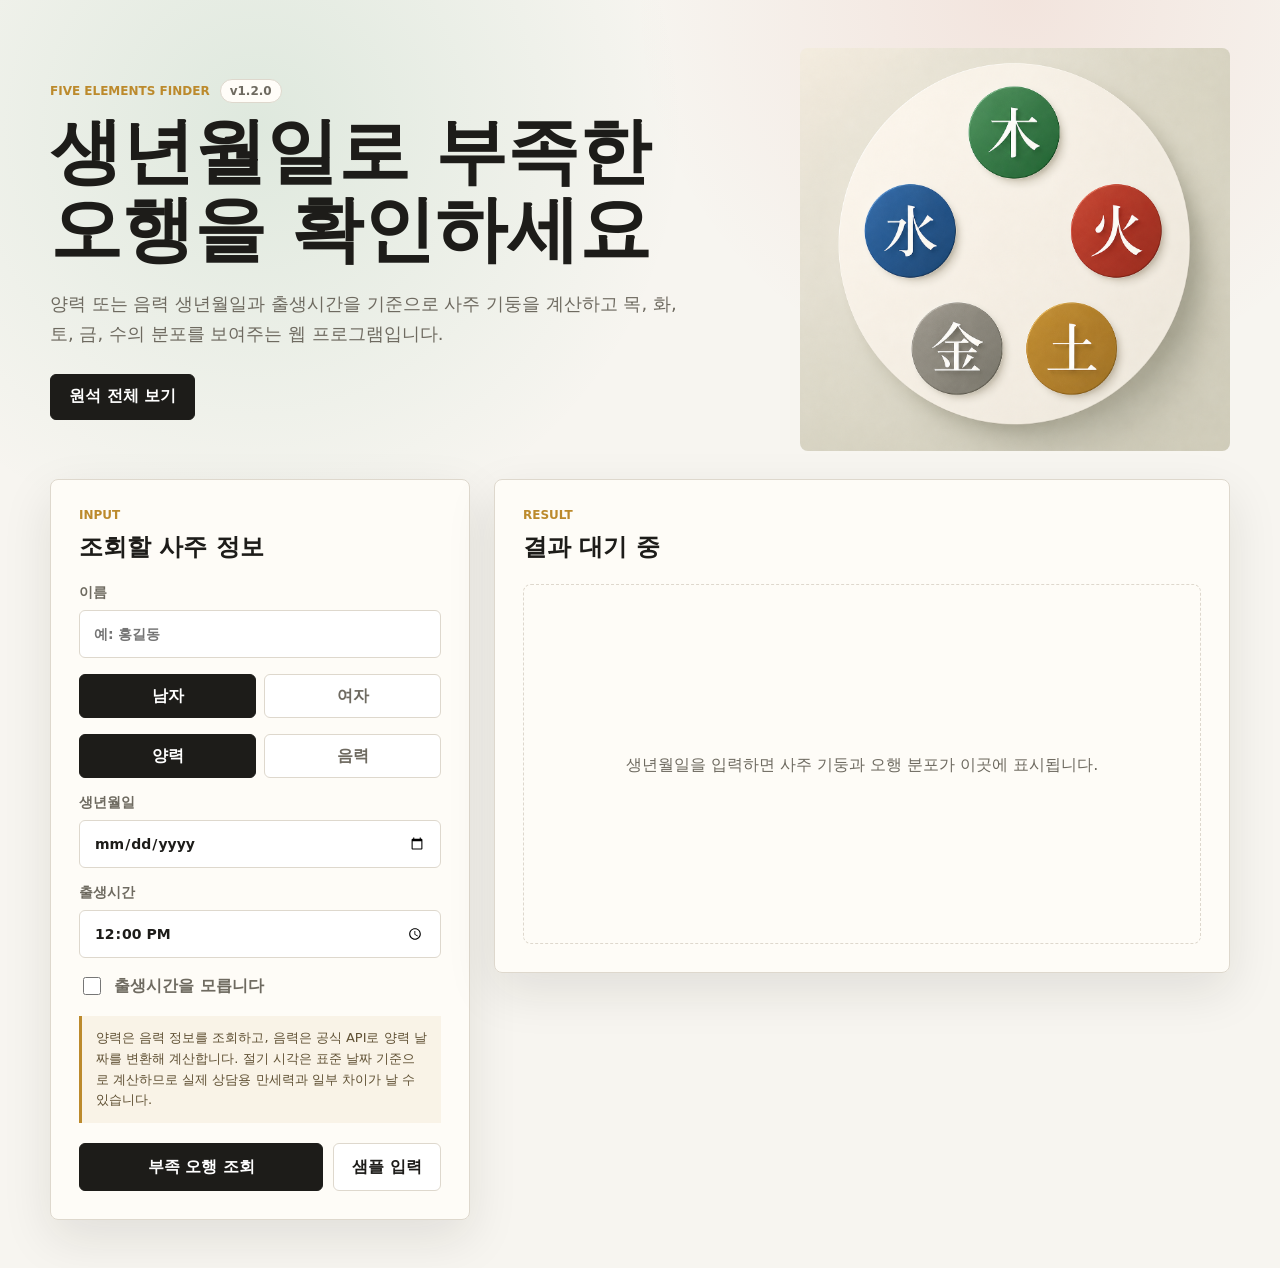
==== commit 683491b4: "Improve mobile report tables" ====
--- a/saju-five-elements/index.html
+++ b/saju-five-elements/index.html
@@ -12,7 +12,7 @@
         <div class="intro-copy">
           <div class="intro-meta">
             <p class="eyebrow">Five Elements Finder</p>
-            <span class="app-version">v1.1.0</span>
+            <span class="app-version">v1.2.0</span>
           </div>
           <h1>생년월일로 부족한 오행을 확인하세요</h1>
           <p class="lede">
--- a/saju-five-elements/styles.css
+++ b/saju-five-elements/styles.css
@@ -1093,6 +1093,17 @@
   line-height: 1.5;
 }
 
+.mobile-report-cards {
+  display: none;
+}
+
+.report-scroll-hint {
+  display: none;
+  margin: -2px 0 8px;
+  color: var(--muted);
+  font-size: 12px;
+  font-weight: 700;
+}
 .report-table-block {
   margin-top: 16px;
 }
@@ -1178,6 +1189,21 @@
 .report-table th:last-child {
   border-right: 0;
 }
+
+.report-table-wrap:focus {
+  outline: 2px solid #d8b36a;
+  outline-offset: 2px;
+}
+
+.report-table tr.is-current td {
+  background: #f7edd8;
+  color: var(--ink);
+  font-weight: 800;
+}
+
+.report-table tr.is-current td:first-child {
+  background: #ecd59e;
+}
 @media (max-width: 900px) {
   .app-shell {
     width: min(100% - 24px, 680px);
@@ -1224,6 +1250,83 @@
   .symbolic-star-card > div:first-child {
     align-items: flex-start;
     flex-direction: column;
+  }
+
+  .mobile-report-cards {
+    display: grid;
+    gap: 8px;
+    margin-bottom: 10px;
+  }
+
+  .mobile-report-card {
+    display: grid;
+    gap: 5px;
+    border: 1px solid #e4d7c2;
+    border-radius: 8px;
+    background: #fff8ec;
+    padding: 12px;
+  }
+
+  .mobile-report-card span {
+    color: var(--muted);
+    font-size: 12px;
+    font-weight: 800;
+  }
+
+  .mobile-report-card strong {
+    color: var(--ink);
+    font-size: 20px;
+    line-height: 1.2;
+  }
+
+  .mobile-report-card em {
+    color: #665c4d;
+    font-size: 12px;
+    font-style: normal;
+    line-height: 1.45;
+  }
+
+  .mobile-report-card div {
+    display: flex;
+    flex-wrap: wrap;
+    gap: 6px;
+    margin-top: 3px;
+  }
+
+  .mobile-report-card b {
+    border-radius: 999px;
+    background: #edf4e9;
+    color: var(--wood);
+    padding: 4px 8px;
+    font-size: 11px;
+    line-height: 1;
+  }
+
+  .report-scroll-hint {
+    display: block;
+  }
+
+  .report-table-wrap {
+    box-shadow: inset -18px 0 20px -24px rgba(92, 81, 68, 0.9);
+    scroll-snap-type: x proximity;
+  }
+
+  .report-table {
+    min-width: 720px;
+    font-size: 11px;
+  }
+
+  .report-table th,
+  .report-table td {
+    min-width: 64px;
+    padding: 8px 9px;
+    white-space: normal;
+    word-break: keep-all;
+  }
+
+  .report-table th:first-child,
+  .report-table td:first-child {
+    min-width: 78px;
   }
   .stones-gallery,
   .stone-list,
